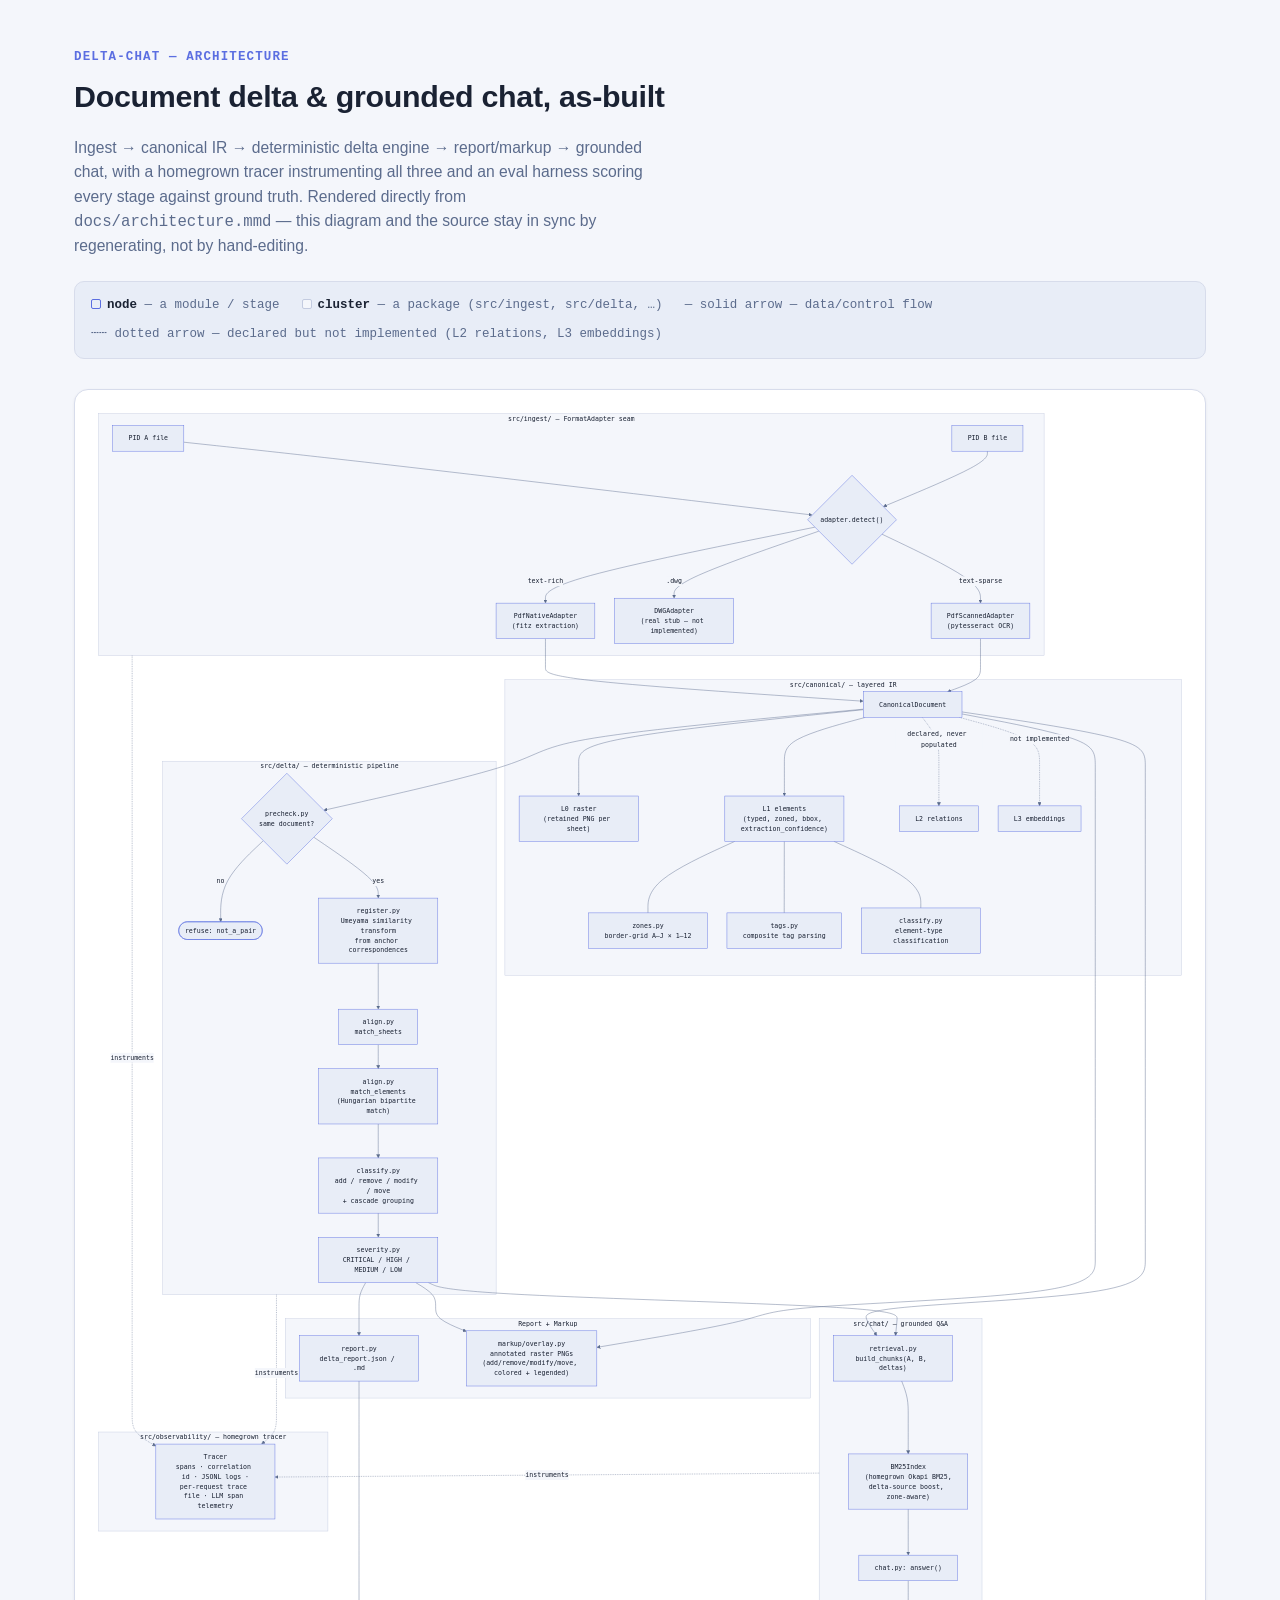
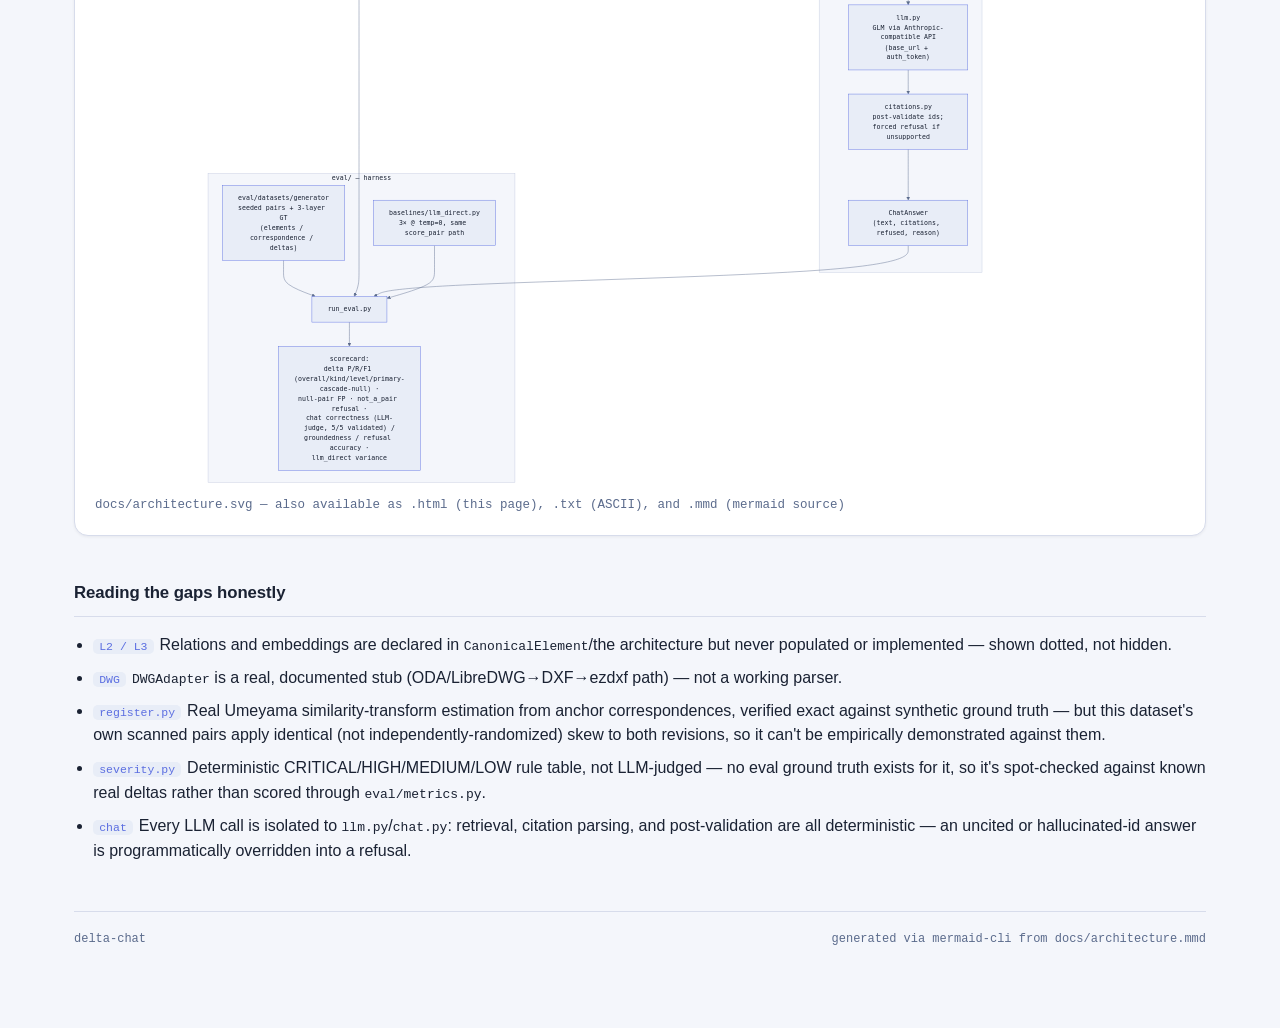
==== docs/architecture.html @ 94ec1492 "Initial commit: delta-chat -- document delta computation and grounded chat Ingest (native/scanned PD" ====
<!doctype html>
<html lang="en">
<head>
<meta charset="utf-8">
<title>delta-chat — Architecture</title>
<meta name="viewport" content="width=device-width, initial-scale=1">
<style>
  :root {
    --bg: #f4f6fb;
    --card: #ffffff;
    --ink: #1a2233;
    --muted: #5b6b8c;
    --border: #d7dceb;
    --accent: #5b6ee1;
    --accent-soft: #e8edf7;
    --mono: 'SF Mono', 'JetBrains Mono', Consolas, Menlo, monospace;
    --sans: -apple-system, BlinkMacSystemFont, 'Segoe UI', Helvetica, Arial, sans-serif;
  }
  @media (prefers-color-scheme: dark) {
    :root { --bg: #12151f; --card: #1b2032; --ink: #e7ebf5; --muted: #97a3c0; --border: #2c3350; --accent: #8c9bff; --accent-soft: #232a44; }
  }
  :root[data-theme="dark"] { --bg: #12151f; --card: #1b2032; --ink: #e7ebf5; --muted: #97a3c0; --border: #2c3350; --accent: #8c9bff; --accent-soft: #232a44; }
  :root[data-theme="light"] { --bg: #f4f6fb; --card: #ffffff; --ink: #1a2233; --muted: #5b6b8c; --border: #d7dceb; --accent: #5b6ee1; --accent-soft: #e8edf7; }

  * { box-sizing: border-box; }
  body {
    margin: 0;
    background: var(--bg);
    color: var(--ink);
    font-family: var(--sans);
    line-height: 1.55;
  }
  main { max-width: 1180px; margin: 0 auto; padding: 48px 24px 80px; }

  header { margin-bottom: 8px; }
  .eyebrow {
    font-family: var(--mono);
    font-size: 12.5px;
    letter-spacing: 0.09em;
    text-transform: uppercase;
    color: var(--accent);
    font-weight: 600;
  }
  h1 {
    font-size: 1.9rem;
    margin: 6px 0 6px;
    letter-spacing: -0.01em;
  }
  .sub { color: var(--muted); max-width: 68ch; font-size: 0.98rem; }

  nav.legend {
    display: flex; flex-wrap: wrap; gap: 10px 22px;
    margin: 22px 0 30px;
    padding: 14px 16px;
    background: var(--accent-soft);
    border: 1px solid var(--border);
    border-radius: 10px;
    font-family: var(--mono);
    font-size: 12.5px;
    color: var(--muted);
  }
  nav.legend b { color: var(--ink); }
  .swatch { display: inline-block; width: 10px; height: 10px; border-radius: 2px; margin-right: 6px; vertical-align: middle; }

  .diagram-card {
    background: var(--card);
    border: 1px solid var(--border);
    border-radius: 14px;
    padding: 20px;
    overflow: auto;
    box-shadow: 0 1px 3px rgba(20, 24, 40, 0.06);
  }
  .diagram-card img {
    display: block;
    width: 100%;
    max-width: none;
    background: #ffffff;
    border-radius: 6px;
  }
  .diagram-caption {
    margin-top: 10px;
    font-size: 12.5px;
    color: var(--muted);
    font-family: var(--mono);
  }

  section.notes { margin-top: 44px; }
  section.notes h2 {
    font-size: 1.05rem;
    letter-spacing: -0.005em;
    border-bottom: 1px solid var(--border);
    padding-bottom: 10px;
  }
  section.notes ul { padding-left: 1.2em; }
  section.notes li { margin: 8px 0; color: var(--ink); }
  section.notes li .tag {
    font-family: var(--mono);
    font-size: 11.5px;
    background: var(--accent-soft);
    color: var(--accent);
    border-radius: 5px;
    padding: 1px 6px;
    margin-right: 6px;
  }

  footer {
    margin-top: 48px;
    padding-top: 18px;
    border-top: 1px solid var(--border);
    color: var(--muted);
    font-family: var(--mono);
    font-size: 12px;
    display: flex; justify-content: space-between; flex-wrap: wrap; gap: 8px;
  }
  a { color: var(--accent); }
</style>
</head>
<body>
<main>
  <header>
    <div class="eyebrow">delta-chat — architecture</div>
    <h1>Document delta &amp; grounded chat, as-built</h1>
    <p class="sub">Ingest → canonical IR → deterministic delta engine → report/markup →
      grounded chat, with a homegrown tracer instrumenting all three and an eval
      harness scoring every stage against ground truth. Rendered directly from
      <code>docs/architecture.mmd</code> — this diagram and the source stay in sync
      by regenerating, not by hand-editing.</p>
  </header>

  <nav class="legend">
    <span><span class="swatch" style="background:#e8edf7;border:1px solid #5b6ee1;"></span><b>node</b> — a module / stage</span>
    <span><span class="swatch" style="background:#f4f6fb;border:1px solid #c3cbe0;"></span><b>cluster</b> — a package (src/ingest, src/delta, …)</span>
    <span>— solid arrow — data/control flow</span>
    <span>┄┄ dotted arrow — declared but not implemented (L2 relations, L3 embeddings)</span>
  </nav>

  <div class="diagram-card">
    <img src="architecture.svg" alt="delta-chat architecture diagram: ingest adapters feed a canonical document, which a deterministic delta engine (precheck, register, align, classify, severity) turns into a report and markup overlay, and which grounded chat retrieves over; a homegrown tracer instruments all three, and an eval harness scores the whole pipeline.">
    <div class="diagram-caption">docs/architecture.svg — also available as .html (this page), .txt (ASCII), and .mmd (mermaid source)</div>
  </div>

  <section class="notes">
    <h2>Reading the gaps honestly</h2>
    <ul>
      <li><span class="tag">L2 / L3</span>Relations and embeddings are declared in <code>CanonicalElement</code>/the architecture but never populated or implemented — shown dotted, not hidden.</li>
      <li><span class="tag">DWG</span><code>DWGAdapter</code> is a real, documented stub (ODA/LibreDWG→DXF→ezdxf path) — not a working parser.</li>
      <li><span class="tag">register.py</span>Real Umeyama similarity-transform estimation from anchor correspondences, verified exact against synthetic ground truth — but this dataset's own scanned pairs apply identical (not independently-randomized) skew to both revisions, so it can't be empirically demonstrated against them.</li>
      <li><span class="tag">severity.py</span>Deterministic CRITICAL/HIGH/MEDIUM/LOW rule table, not LLM-judged — no eval ground truth exists for it, so it's spot-checked against known real deltas rather than scored through <code>eval/metrics.py</code>.</li>
      <li><span class="tag">chat</span>Every LLM call is isolated to <code>llm.py</code>/<code>chat.py</code>: retrieval, citation parsing, and post-validation are all deterministic — an uncited or hallucinated-id answer is programmatically overridden into a refusal.</li>
    </ul>
  </section>

  <footer>
    <span>delta-chat</span>
    <span>generated via mermaid-cli from docs/architecture.mmd</span>
  </footer>
</main>
</body>
</html>
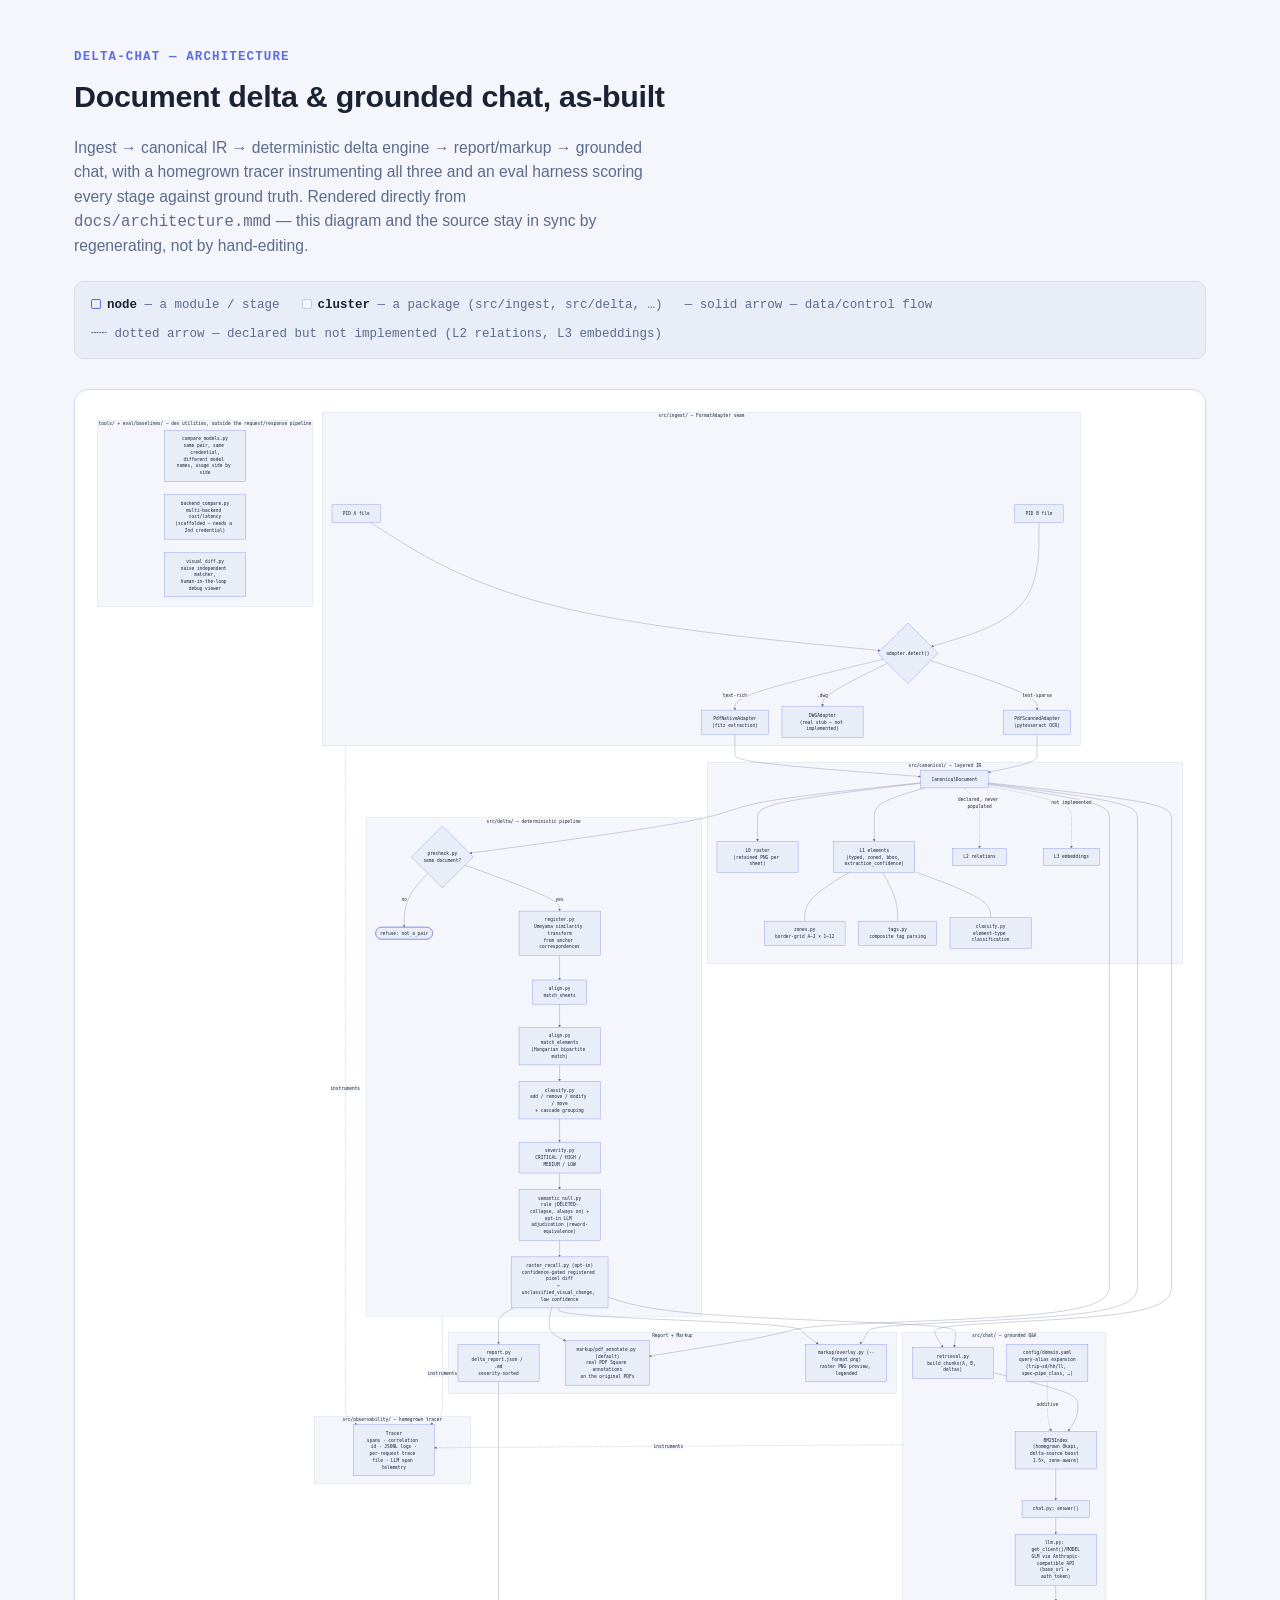
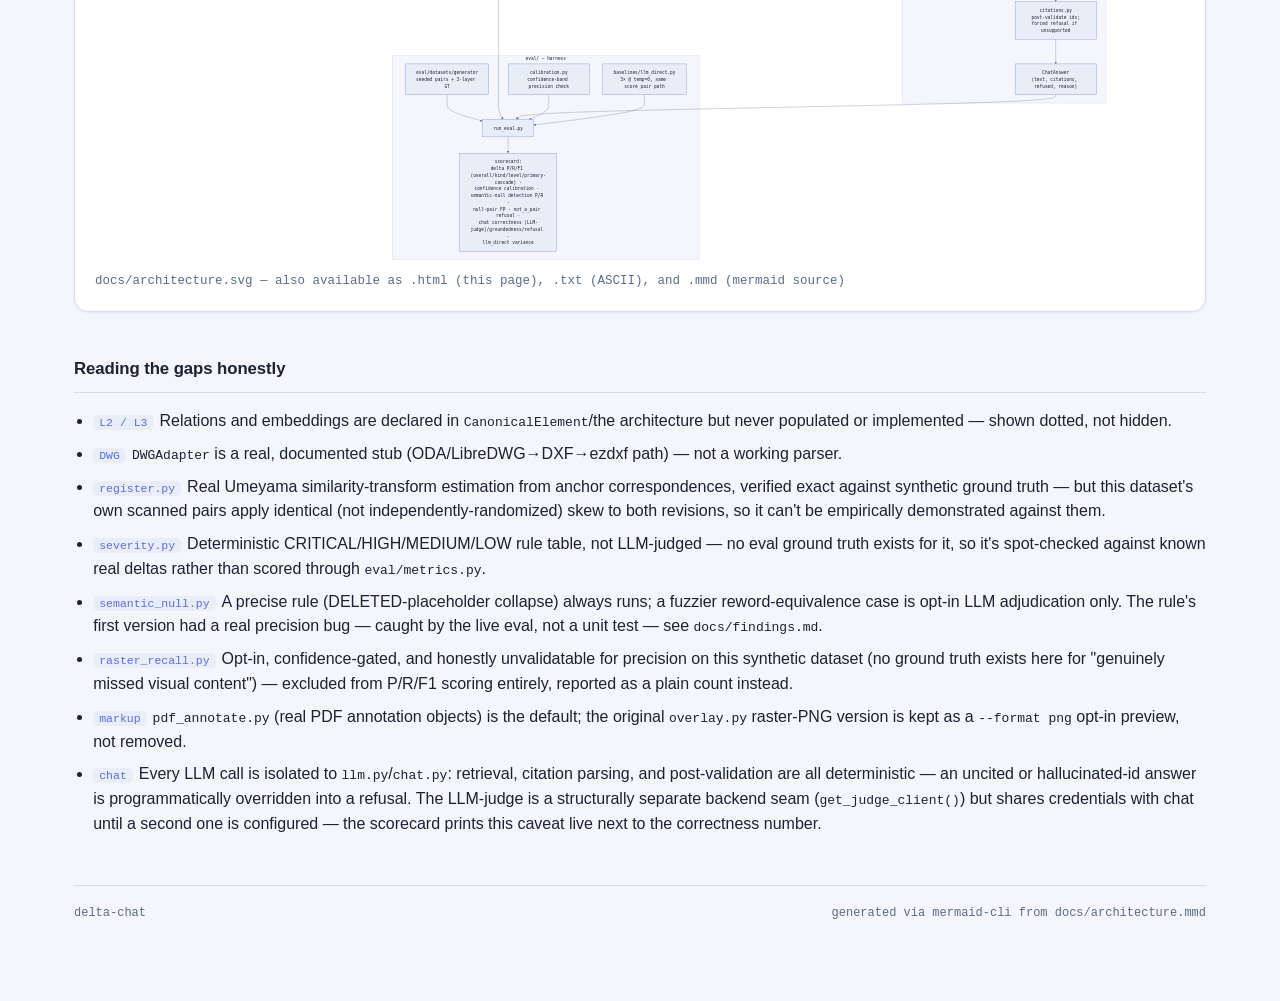
==== commit b67a261d: "Bring architecture diagrams and visual_diff.py up to date docs/architecture.{mmd,svg,txt,html} preda" ====
--- a/docs/architecture.html
+++ b/docs/architecture.html
@@ -135,7 +135,7 @@
   </nav>
 
   <div class="diagram-card">
-    <img src="architecture.svg" alt="delta-chat architecture diagram: ingest adapters feed a canonical document, which a deterministic delta engine (precheck, register, align, classify, severity) turns into a report and markup overlay, and which grounded chat retrieves over; a homegrown tracer instruments all three, and an eval harness scores the whole pipeline.">
+    <img src="architecture.svg" alt="delta-chat architecture diagram: ingest adapters feed a canonical document, which a deterministic delta engine (precheck, register, align, classify, severity, semantic-null detection, opt-in raster recall) turns into a report and two markup paths (real PDF annotations by default, a raster preview opt-in), and which grounded chat retrieves over with a domain-alias-expanded BM25 index; a homegrown tracer instruments ingest/delta/chat, and an eval harness scores the whole pipeline plus a suite of dev-only comparison tools.">
     <div class="diagram-caption">docs/architecture.svg — also available as .html (this page), .txt (ASCII), and .mmd (mermaid source)</div>
   </div>
 
@@ -146,7 +146,10 @@
       <li><span class="tag">DWG</span><code>DWGAdapter</code> is a real, documented stub (ODA/LibreDWG→DXF→ezdxf path) — not a working parser.</li>
       <li><span class="tag">register.py</span>Real Umeyama similarity-transform estimation from anchor correspondences, verified exact against synthetic ground truth — but this dataset's own scanned pairs apply identical (not independently-randomized) skew to both revisions, so it can't be empirically demonstrated against them.</li>
       <li><span class="tag">severity.py</span>Deterministic CRITICAL/HIGH/MEDIUM/LOW rule table, not LLM-judged — no eval ground truth exists for it, so it's spot-checked against known real deltas rather than scored through <code>eval/metrics.py</code>.</li>
-      <li><span class="tag">chat</span>Every LLM call is isolated to <code>llm.py</code>/<code>chat.py</code>: retrieval, citation parsing, and post-validation are all deterministic — an uncited or hallucinated-id answer is programmatically overridden into a refusal.</li>
+      <li><span class="tag">semantic_null.py</span>A precise rule (DELETED-placeholder collapse) always runs; a fuzzier reword-equivalence case is opt-in LLM adjudication only. The rule's first version had a real precision bug — caught by the live eval, not a unit test — see <code>docs/findings.md</code>.</li>
+      <li><span class="tag">raster_recall.py</span>Opt-in, confidence-gated, and honestly unvalidatable for precision on this synthetic dataset (no ground truth exists here for "genuinely missed visual content") — excluded from P/R/F1 scoring entirely, reported as a plain count instead.</li>
+      <li><span class="tag">markup</span><code>pdf_annotate.py</code> (real PDF annotation objects) is the default; the original <code>overlay.py</code> raster-PNG version is kept as a <code>--format png</code> opt-in preview, not removed.</li>
+      <li><span class="tag">chat</span>Every LLM call is isolated to <code>llm.py</code>/<code>chat.py</code>: retrieval, citation parsing, and post-validation are all deterministic — an uncited or hallucinated-id answer is programmatically overridden into a refusal. The LLM-judge is a structurally separate backend seam (<code>get_judge_client()</code>) but shares credentials with chat until a second one is configured — the scorecard prints this caveat live next to the correctness number.</li>
     </ul>
   </section>
 
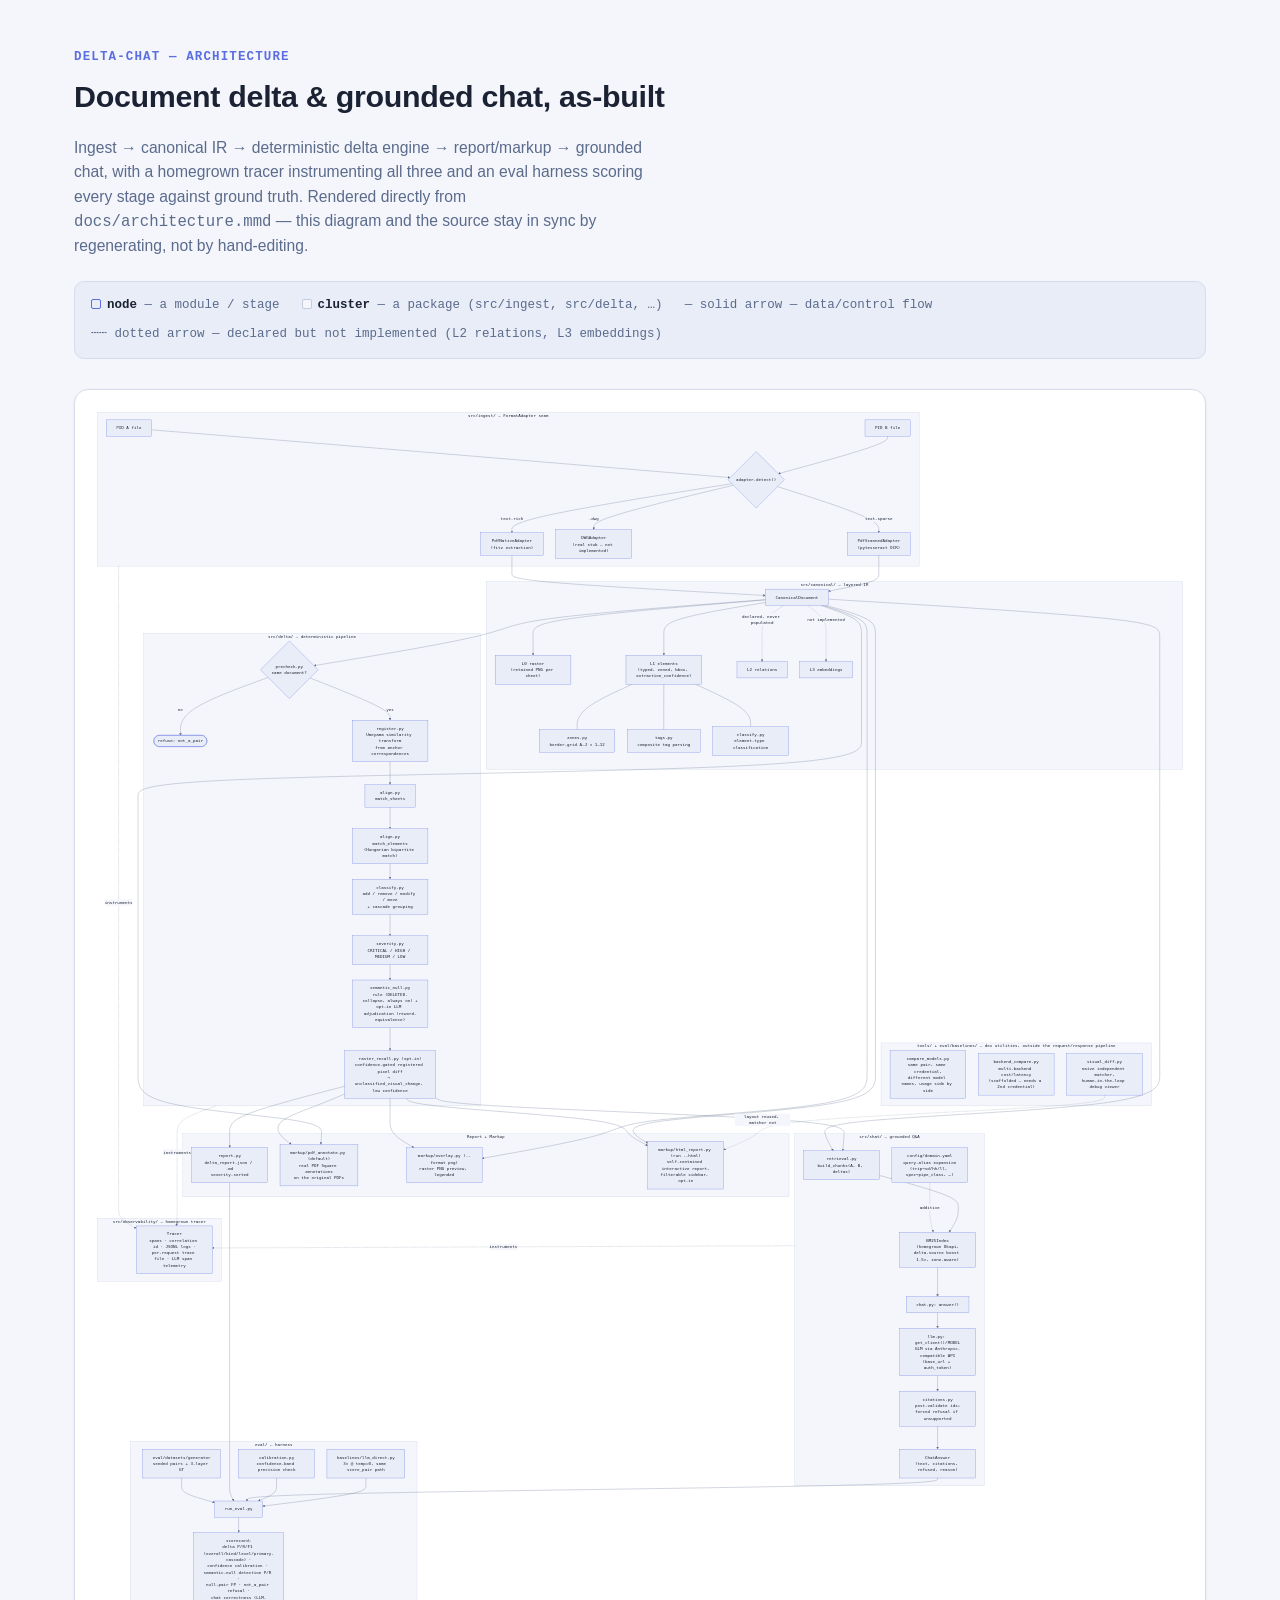
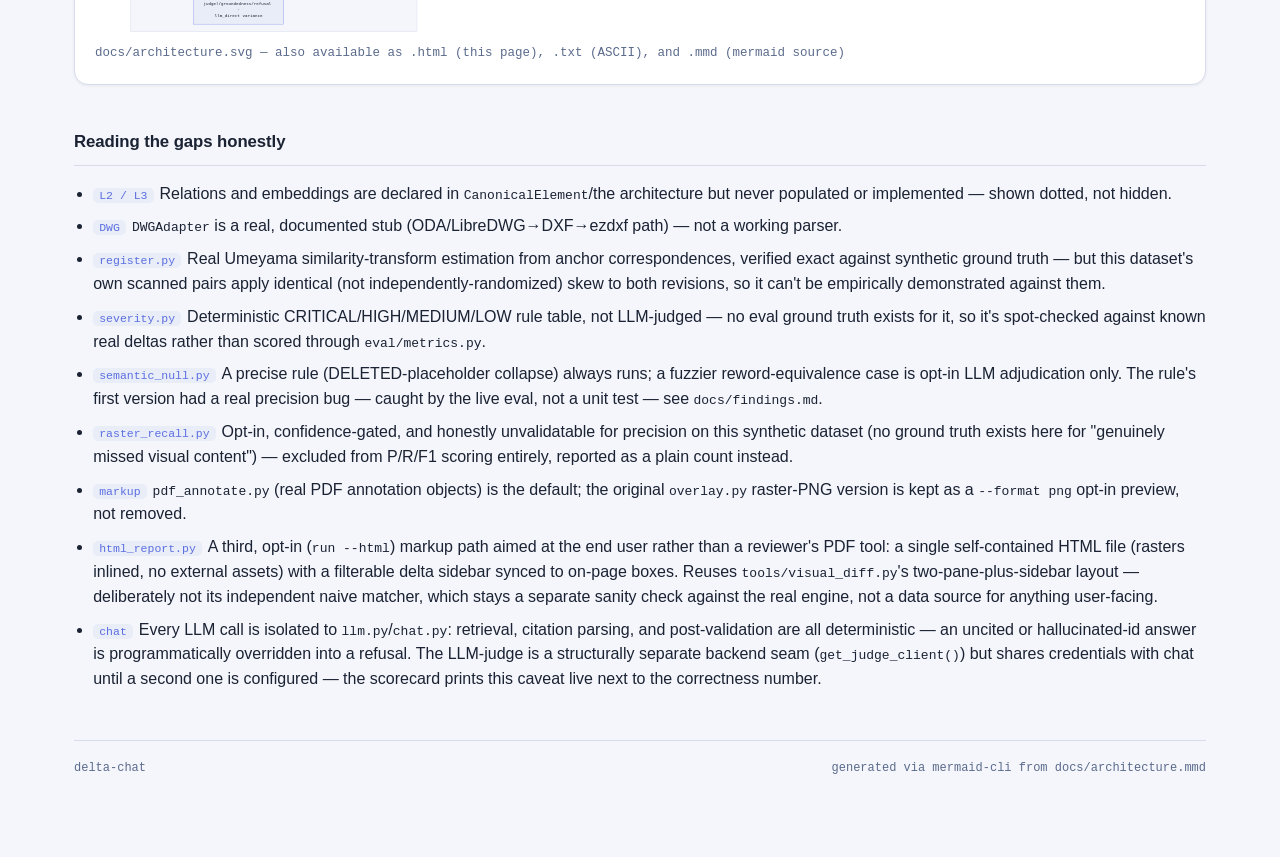
==== commit 06cf6e9f: "Add opt-in interactive HTML delta report (run --html) A single self-contained report for the end use" ====
--- a/docs/architecture.html
+++ b/docs/architecture.html
@@ -135,7 +135,7 @@
   </nav>
 
   <div class="diagram-card">
-    <img src="architecture.svg" alt="delta-chat architecture diagram: ingest adapters feed a canonical document, which a deterministic delta engine (precheck, register, align, classify, severity, semantic-null detection, opt-in raster recall) turns into a report and two markup paths (real PDF annotations by default, a raster preview opt-in), and which grounded chat retrieves over with a domain-alias-expanded BM25 index; a homegrown tracer instruments ingest/delta/chat, and an eval harness scores the whole pipeline plus a suite of dev-only comparison tools.">
+    <img src="architecture.svg" alt="delta-chat architecture diagram: ingest adapters feed a canonical document, which a deterministic delta engine (precheck, register, align, classify, severity, semantic-null detection, opt-in raster recall) turns into a report and three markup paths (real PDF annotations by default, a raster preview opt-in, and a self-contained interactive HTML report opt-in), and which grounded chat retrieves over with a domain-alias-expanded BM25 index; a homegrown tracer instruments ingest/delta/chat, and an eval harness scores the whole pipeline plus a suite of dev-only comparison tools.">
     <div class="diagram-caption">docs/architecture.svg — also available as .html (this page), .txt (ASCII), and .mmd (mermaid source)</div>
   </div>
 
@@ -149,6 +149,7 @@
       <li><span class="tag">semantic_null.py</span>A precise rule (DELETED-placeholder collapse) always runs; a fuzzier reword-equivalence case is opt-in LLM adjudication only. The rule's first version had a real precision bug — caught by the live eval, not a unit test — see <code>docs/findings.md</code>.</li>
       <li><span class="tag">raster_recall.py</span>Opt-in, confidence-gated, and honestly unvalidatable for precision on this synthetic dataset (no ground truth exists here for "genuinely missed visual content") — excluded from P/R/F1 scoring entirely, reported as a plain count instead.</li>
       <li><span class="tag">markup</span><code>pdf_annotate.py</code> (real PDF annotation objects) is the default; the original <code>overlay.py</code> raster-PNG version is kept as a <code>--format png</code> opt-in preview, not removed.</li>
+      <li><span class="tag">html_report.py</span>A third, opt-in (<code>run --html</code>) markup path aimed at the end user rather than a reviewer's PDF tool: a single self-contained HTML file (rasters inlined, no external assets) with a filterable delta sidebar synced to on-page boxes. Reuses <code>tools/visual_diff.py</code>'s two-pane-plus-sidebar layout — deliberately not its independent naive matcher, which stays a separate sanity check against the real engine, not a data source for anything user-facing.</li>
       <li><span class="tag">chat</span>Every LLM call is isolated to <code>llm.py</code>/<code>chat.py</code>: retrieval, citation parsing, and post-validation are all deterministic — an uncited or hallucinated-id answer is programmatically overridden into a refusal. The LLM-judge is a structurally separate backend seam (<code>get_judge_client()</code>) but shares credentials with chat until a second one is configured — the scorecard prints this caveat live next to the correctness number.</li>
     </ul>
   </section>
